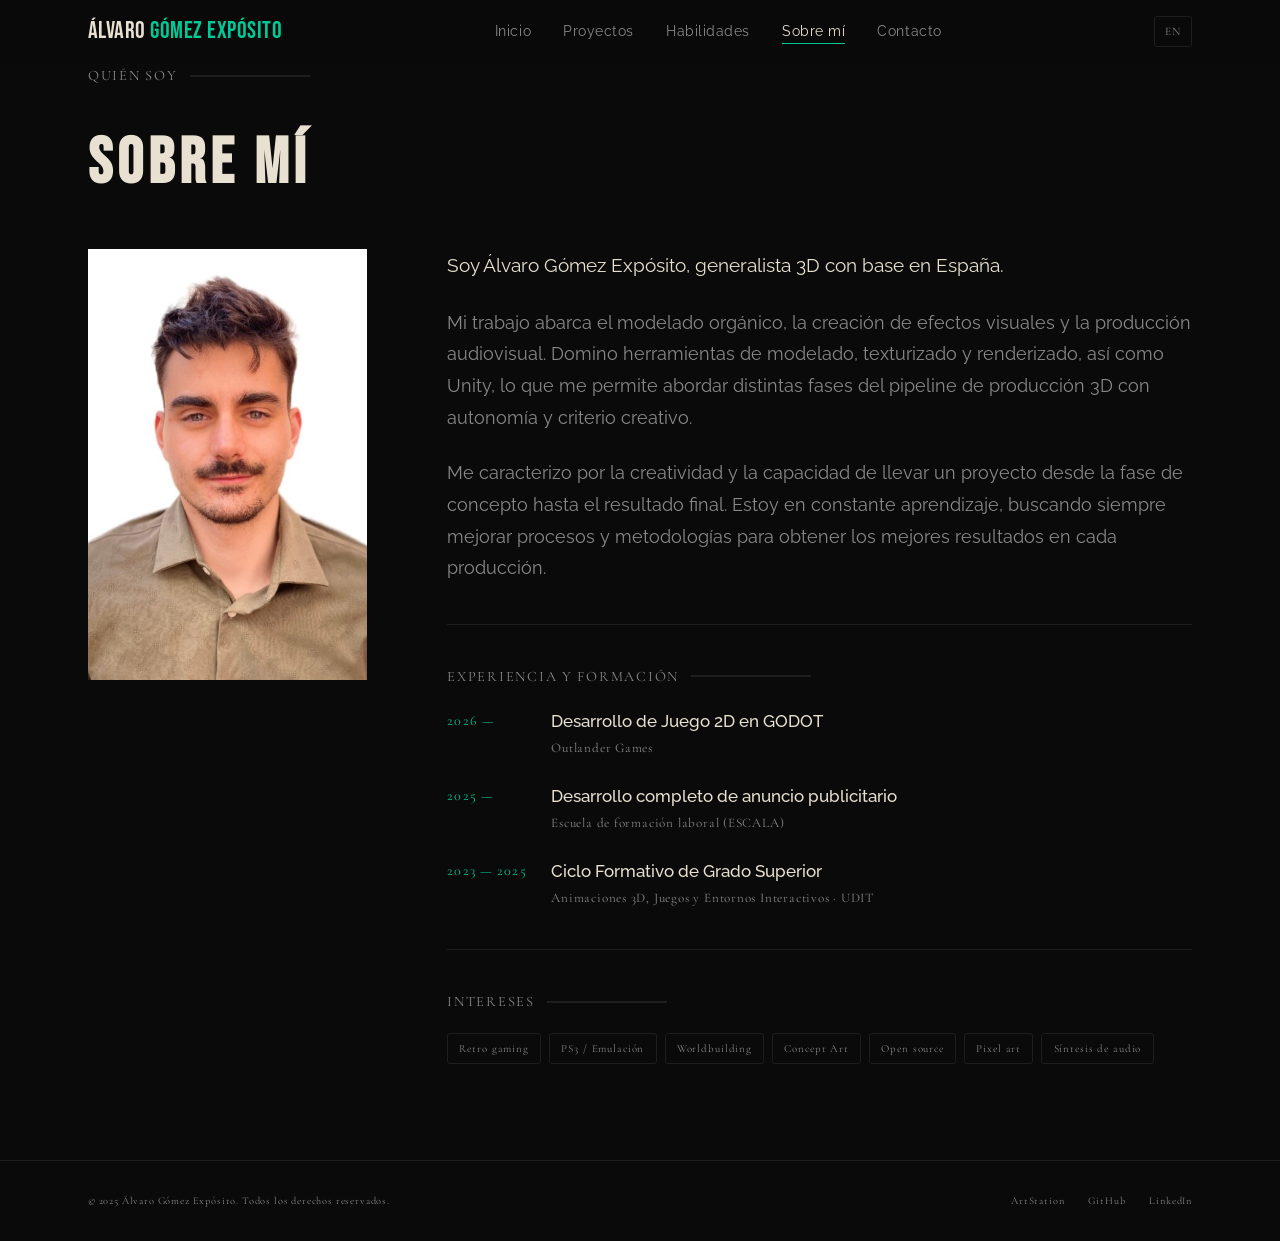
==== about.html @ 98412461 "Initial commit" ====
<!DOCTYPE html>
<html lang="es">
<head>
  <meta charset="UTF-8">
  <meta name="viewport" content="width=device-width, initial-scale=1.0">
  <title>Sobre mí — Álvaro Gómez Expósito</title>
  <meta name="description" content="Álvaro Gómez Expósito, artista 3D generalista y desarrollador de videojuegos indie basado en España.">
  <link rel="preconnect" href="https://fonts.googleapis.com">
  <link rel="preconnect" href="https://fonts.gstatic.com" crossorigin>
  <link href="https://fonts.googleapis.com/css2?family=Bebas+Neue&family=Cormorant+Garamond:ital,wght@0,300;0,400;1,300;1,400&family=Raleway:wght@300;400;500&display=swap" rel="stylesheet">
  <link rel="stylesheet" href="css/style.css">
  <style>
    :root {
      --accent:     #00c896;
      --accent-dim: rgba(0,200,150,0.15);
    }
  </style>
</head>
<body>

  <div id="nav-placeholder"></div>

  <main class="page about-page">
    <div class="container">

      <div class="section-eyebrow">
        <span class="t-label" data-i18n="about.eyebrow">Quién soy</span>
      </div>
      <h1 class="t-h1 fade-up" data-i18n="about.title">Sobre mí</h1>

      <div class="about-grid" style="margin-top:3rem;">

        <!-- Photo column -->
        <div class="about__photo-wrap fade-up">
          <div class="about__photo">
            <img src="assets/img/me/alvaro nuevo.jpg" alt="Álvaro Gómez Expósito" style="width:100%;height:100%;object-fit:cover;position:absolute;inset:0;">
          </div>
          <p class="about__photo-caption">Álvaro Gómez Expósito · España</p>

          <div style="margin-top:1.75rem;">
            <a href="assets/cv-alvaro-garcia.pdf" class="btn btn--outline" download data-i18n="about.cv" style="width:100%;justify-content:center;">
              ↓ Descargar CV
            </a>
          </div>
        </div>

        <!-- Text column -->
        <div class="about__text fade-up delay-1">
          <p data-i18n="about.p1">
            Soy Álvaro Gómez Expósito, generalista 3D con base en España.
          </p>
          <p data-i18n="about.p2">
            Mi trabajo abarca el modelado orgánico, la creación de efectos visuales y la producción audiovisual. Domino herramientas de modelado, texturizado y renderizado, así como Unity, lo que me permite abordar distintas fases del pipeline de producción 3D con autonomía y criterio creativo.
          </p>
          <p data-i18n="about.p3">
            Me caracterizo por la creatividad y la capacidad de llevar un proyecto desde la fase de concepto hasta el resultado final. Estoy en constante aprendizaje, buscando siempre mejorar procesos y metodologías para obtener los mejores resultados en cada producción.
          </p>

          <div class="about__divider"></div>

          <!-- Experience timeline -->
          <div style="margin-bottom:1rem;">
            <div class="section-eyebrow" style="margin-bottom:1.25rem;">
              <span class="t-label" data-i18n="about.exp">Experiencia</span>
            </div>
          </div>

          <div class="timeline">

            <div class="timeline__item">
              <div class="timeline__year">2026 —</div>
              <div>
                <div class="timeline__role" data-i18n="about.exp.r1">Desarrollo de Juego 2D en GODOT</div>
                <div class="timeline__company" data-i18n="about.exp.c1">Outlander Games</div>
              </div>
            </div>

            <div class="timeline__item">
              <div class="timeline__year">2025 —</div>
              <div>
                <div class="timeline__role" data-i18n="about.exp.r2">Desarrollo completo de anuncio publicitario</div>
                <div class="timeline__company" data-i18n="about.exp.c2">Escuela de formación laboral (ESCALA)</div>
              </div>
            </div>

            <div class="timeline__item">
              <div class="timeline__year">2023 — 2025</div>
              <div>
                <div class="timeline__role" data-i18n="about.exp.r3">Ciclo Formativo de Grado Superior</div>
                <div class="timeline__company" data-i18n="about.exp.c3">Animaciones 3D, Juegos y Entornos Interactivos · UDIT</div>
              </div>
            </div>

          </div>

          <div class="about__divider"></div>

          <!-- Interests -->
          <div>
            <div class="section-eyebrow" style="margin-bottom:1.25rem;">
              <span class="t-label" data-i18n="about.interests">Intereses</span>
            </div>
            <div class="software-list">
              <span class="sw-tag">Retro gaming</span>
              <span class="sw-tag" data-i18n="about.tag.emulation">PS3 / Emulación</span>
              <span class="sw-tag">Worldbuilding</span>
              <span class="sw-tag">Concept Art</span>
              <span class="sw-tag">Open source</span>
              <span class="sw-tag">Pixel art</span>
              <span class="sw-tag" data-i18n="about.tag.audio">Síntesis de audio</span>
            </div>
          </div>
        </div>

      </div>

    </div>
  </main>

  <div id="footer-placeholder"></div>

  <script src="js/layout.js"></script>
  <script src="js/main.js"></script>
</body>
</html>
---- css/style.css ----
/* ============================================================
   TOKENS
   ============================================================ */
:root {
  --bg:        #0a0a0a;
  --bg-card:   #141414;
  --bg-line:   #1e1e1e;
  --text:      #e8e0d0;
  --muted:     #888888;
  --accent:    #b8955a;
  --accent-dim: rgba(184,149,90,0.15);

  --font-display: 'Bebas Neue', sans-serif;
  --font-body:    'Raleway', sans-serif;
  --font-mono:    'Cormorant Garamond', serif;

  --nav-h: 64px;
  --max-w: 1200px;
  --radius: 3px;

  --ease: cubic-bezier(0.25, 0.46, 0.45, 0.94);
  --dur: 0.3s;
}

/* ============================================================
   RESET & BASE
   ============================================================ */
*, *::before, *::after { box-sizing: border-box; margin: 0; padding: 0; }

html { scroll-behavior: smooth; font-size: 16px; }

body {
  background: var(--bg);
  color: var(--text);
  font-family: var(--font-body);
  line-height: 1.6;
  -webkit-font-smoothing: antialiased;
}

img, video { max-width: 100%; display: block; }
a { color: inherit; text-decoration: none; }
button { cursor: pointer; border: none; background: none; font: inherit; color: inherit; }
ul { list-style: none; }

/* ============================================================
   SCROLLBAR
   ============================================================ */
::-webkit-scrollbar { width: 6px; }
::-webkit-scrollbar-track { background: var(--bg); }
::-webkit-scrollbar-thumb { background: var(--bg-line); border-radius: 3px; }
::-webkit-scrollbar-thumb:hover { background: var(--muted); }

/* ============================================================
   TYPOGRAPHY SCALE
   ============================================================ */
.t-display {
  font-family: var(--font-display);
  font-size: clamp(3.5rem, 7vw, 6.5rem);
  line-height: 1.08;
  letter-spacing: 0.08em;
}
.t-h1 {
  font-family: var(--font-display);
  font-size: clamp(2.2rem, 5vw, 4rem);
  line-height: 1.15;
  letter-spacing: 0.08em;
}
.t-h2 {
  font-family: var(--font-display);
  font-size: clamp(2rem, 3.5vw, 3rem);
  line-height: 1.2;
  letter-spacing: 0.08em;
}
.t-label {
  font-family: var(--font-mono);
  font-size: 0.9rem;
  letter-spacing: 0.12em;
  text-transform: uppercase;
  color: var(--muted);
}
.t-accent { color: var(--accent); }

/* ============================================================
   LAYOUT UTILS
   ============================================================ */
.container {
  max-width: var(--max-w);
  margin: 0 auto;
  padding: 0 clamp(1.25rem, 4vw, 3rem);
}
.sr-only {
  position: absolute; width: 1px; height: 1px;
  overflow: hidden; clip: rect(0,0,0,0); white-space: nowrap;
}

/* ============================================================
   NAVIGATION
   ============================================================ */
.nav {
  position: fixed;
  top: 0; left: 0; right: 0;
  height: var(--nav-h);
  z-index: 100;
  display: flex;
  align-items: center;
  background: rgba(10,10,10,0.88);
  backdrop-filter: blur(12px);
  border-bottom: 1px solid var(--bg-line);
  transition: border-color var(--dur) var(--ease);
}
.nav__inner {
  display: flex;
  align-items: center;
  justify-content: space-between;
  width: 100%;
  max-width: var(--max-w);
  margin: 0 auto;
  padding: 0 clamp(1.25rem, 4vw, 3rem);
}
.nav__logo {
  font-family: var(--font-display);
  font-size: 1.5rem;
  letter-spacing: 0.02em;
}
.nav__logo span { color: var(--accent); }

.nav__links {
  display: flex;
  gap: 2rem;
  align-items: center;
}
.nav__links a {
  font-size: 0.85rem;
  letter-spacing: 0.04em;
  color: var(--muted);
  transition: color var(--dur) var(--ease);
  position: relative;
}
.nav__links a::after {
  content: '';
  position: absolute;
  bottom: -2px; left: 0; right: 0;
  height: 1px;
  background: var(--accent);
  transform: scaleX(0);
  transform-origin: left;
  transition: transform var(--dur) var(--ease);
}
.nav__links a:hover,
.nav__links a.active { color: var(--text); }
.nav__links a:hover::after,
.nav__links a.active::after { transform: scaleX(1); }

.nav__lang {
  font-family: var(--font-mono);
  font-size: 0.72rem;
  letter-spacing: 0.1em;
  color: var(--muted);
  border: 1px solid var(--bg-line);
  padding: 0.3rem 0.6rem;
  border-radius: var(--radius);
  transition: color var(--dur), border-color var(--dur);
}
.nav__lang:hover { color: var(--text); border-color: var(--accent); }

.nav__controls {
  display: flex;
  align-items: center;
  gap: 1rem;
}

.nav__burger {
  display: none;
  flex-direction: column;
  gap: 5px;
  padding: 4px;
}
.nav__burger span {
  display: block;
  width: 22px;
  height: 1.5px;
  background: var(--text);
  transition: transform var(--dur), opacity var(--dur);
}
.nav__burger.open span:nth-child(1) { transform: translateY(6.5px) rotate(45deg); }
.nav__burger.open span:nth-child(2) { opacity: 0; }
.nav__burger.open span:nth-child(3) { transform: translateY(-6.5px) rotate(-45deg); }

/* Mobile menu */
.nav__mobile {
  display: none;
  position: fixed;
  top: var(--nav-h);
  left: 0; right: 0;
  background: rgba(10,10,10,0.97);
  backdrop-filter: blur(20px);
  border-bottom: 1px solid var(--bg-line);
  padding: 2rem clamp(1.25rem, 4vw, 3rem);
  flex-direction: column;
  gap: 1.5rem;
  z-index: 99;
}
.nav__mobile.open { display: flex; }
.nav__mobile a {
  font-size: 1.1rem;
  color: var(--muted);
  transition: color var(--dur);
}
.nav__mobile a:hover, .nav__mobile a.active { color: var(--text); }

/* ============================================================
   PAGE WRAPPER
   ============================================================ */
.page {
  padding-top: var(--nav-h);
  min-height: 100vh;
}

/* ============================================================
   SECTION LABELS (eyebrow)
   ============================================================ */
.section-eyebrow {
  display: flex;
  align-items: center;
  gap: 0.75rem;
  margin-bottom: 2.5rem;
}
.section-eyebrow::after {
  content: '';
  flex: 1;
  height: 2px;
  background: var(--bg-line);
  max-width: 120px;
}

/* ============================================================
   BUTTONS
   ============================================================ */
.btn {
  display: inline-flex;
  align-items: center;
  gap: 0.5rem;
  font-size: 0.82rem;
  letter-spacing: 0.08em;
  font-family: var(--font-mono);
  padding: 0.7rem 1.4rem;
  border-radius: var(--radius);
  transition: all var(--dur) var(--ease);
}
.btn--primary {
  background: var(--accent);
  color: #0a0a0a;
  font-weight: 600;
}
.btn--primary:hover {
  background: #caa96e;
  transform: translateY(-1px);
}
.btn--outline {
  border: 1px solid var(--bg-line);
  color: var(--muted);
}
.btn--outline:hover {
  border-color: var(--accent);
  color: var(--text);
}

/* ============================================================
   HERO (index)
   ============================================================ */
.hero {
  min-height: calc(100vh - var(--nav-h));
  display: flex;
  align-items: center;
  position: relative;
  overflow: hidden;
}
.hero::before {
  content: '';
  position: absolute;
  top: -20%; right: -10%;
  width: 60vw; height: 60vw;
  background: radial-gradient(ellipse at center, rgba(184,149,90,0.05) 0%, transparent 70%);
  pointer-events: none;
}
.hero__inner {
  display: grid;
  grid-template-columns: 1fr 1fr;
  gap: 4rem;
  align-items: center;
  width: 100%;
  padding: 4rem 0;
}
.hero__tag {
  font-family: var(--font-mono);
  font-size: 0.9rem;
  letter-spacing: 0.15em;
  text-transform: uppercase;
  color: var(--accent);
  margin-bottom: 1.25rem;
  display: flex;
  align-items: center;
  gap: 0.75rem;
}
.hero__tag::before,
.hero__tag::after {
  content: '';
  display: block;
  width: 36px;
  height: 1px;
  background: var(--accent);
}
.hero__title {
  font-family: var(--font-display);
  font-size: clamp(3.5rem, 7vw, 7rem);
  line-height: 1.06;
  letter-spacing: 0.08em;
  margin-bottom: 1.5rem;
}
.hero__title em {
  font-style: normal;
  color: var(--accent);
}
.hero__subtitle {
  color: var(--muted);
  font-size: 1.1rem;
  max-width: 42ch;
  line-height: 1.7;
  margin-bottom: 2.5rem;
}
.hero__cta {
  display: flex;
  gap: 1rem;
  flex-wrap: wrap;
}
.hero__visual {
  position: relative;
}
.hero__img-wrap {
  aspect-ratio: 4/5;
  background: var(--bg-card);
  border: 1px solid var(--bg-line);
  border-radius: var(--radius);
  overflow: hidden;
  position: relative;
}
.hero__img-wrap img {
  width: 100%; height: 100%;
  object-fit: cover;
  transition: transform 0.6s var(--ease);
}
.hero__img-wrap:hover img { transform: scale(1.03); }
.hero__img-caption {
  position: absolute;
  bottom: 0; left: 0; right: 0;
  padding: 1.5rem;
  background: linear-gradient(to top, rgba(10,10,10,0.9), transparent);
  font-family: var(--font-mono);
  font-size: 0.65rem;
  letter-spacing: 0.1em;
  text-transform: uppercase;
  color: var(--muted);
}

/* ── Hero Slideshow ─────────────────────────────────────────── */
.hero__slideshow { display: block; }

.hero__slide {
  position: absolute;
  inset: 0;
  opacity: 0;
  transition: opacity 0.8s var(--ease);
}
.hero__slide--active { opacity: 1; }

.hero__slide > img {
  width: 100%; height: 100%;
  object-fit: cover;
}

.hero__slide-blur {
  position: absolute;
  inset: 0;
  background-size: cover;
  background-position: center;
  filter: blur(18px) brightness(0.35);
  transform: scale(1.08);
}

.hero__slideshow:hover .hero__slide--active > img { transform: scale(1.03); }

.hero__slide-caption {
  position: absolute;
  bottom: 0; left: 0; right: 0;
  padding: 1.25rem 1.5rem 1.5rem;
  background: linear-gradient(to top, rgba(10,10,10,0.92) 0%, transparent 100%);
  display: flex;
  align-items: flex-end;
  justify-content: space-between;
  gap: 1rem;
  z-index: 2;
}
.hero__slide-caption__cat {
  font-family: var(--font-mono);
  font-size: 1rem;
  letter-spacing: 0.12em;
  text-transform: uppercase;
  color: var(--accent);
  margin-bottom: 0.3rem;
}
.hero__slide-caption__name {
  font-family: var(--font-display);
  font-size: 2rem;
  letter-spacing: 0.04em;
  color: var(--text);
}

.hero__slide-dots {
  display: flex;
  gap: 0.4rem;
  align-items: center;
  flex-shrink: 0;
}
.hero__slide-dot {
  width: 6px; height: 6px;
  border-radius: 50%;
  background: rgba(232,224,208,0.25);
  cursor: pointer;
  transition: background var(--dur), transform var(--dur);
  display: block;
}
.hero__slide-dot--active {
  background: var(--accent);
  transform: scale(1.4);
}

.hero__slide-bar {
  position: absolute;
  bottom: 0; left: 0; right: 0;
  height: 2px;
  background: rgba(255,255,255,0.08);
  z-index: 3;
}
.hero__slide-bar__fill {
  height: 100%;
  width: 0%;
  background: var(--accent);
}

/* Stats strip */
.hero__stats {
  display: flex;
  gap: 2.5rem;
  margin-top: 3rem;
  padding-top: 2rem;
  border-top: 1px solid var(--bg-line);
}
.hero__stat-num {
  font-family: var(--font-display);
  font-size: 2rem;
  color: var(--text);
  line-height: 1;
}
.hero__stat-label {
  font-family: var(--font-mono);
  font-size: 0.65rem;
  letter-spacing: 0.1em;
  text-transform: uppercase;
  color: var(--muted);
  margin-top: 0.25rem;
}

/* ============================================================
   RECENT WORK STRIP (on index)
   ============================================================ */
.recent {
  padding: 5rem 0;
  border-top: 1px solid var(--bg-line);
}
.recent__grid {
  display: grid;
  grid-template-columns: repeat(3, 1fr);
  gap: 1px;
  background: var(--bg-line);
  border: 1px solid var(--bg-line);
  border-radius: var(--radius);
  overflow: hidden;
  margin-top: 2rem;
}
.recent__item {
  background: var(--bg);
  aspect-ratio: 16/9;
  overflow: hidden;
  position: relative;
}
.recent__item img {
  width: 100%; height: 100%;
  object-fit: cover;
  transition: transform 0.5s var(--ease);
}
.recent__item:hover img { transform: scale(1.06); }
.recent__item__overlay {
  position: absolute;
  inset: 0;
  background: linear-gradient(to top, rgba(10,10,10,0.85) 0%, transparent 50%);
  opacity: 0;
  transition: opacity var(--dur) var(--ease);
  display: flex;
  align-items: flex-end;
  padding: 1rem;
}
.recent__item:hover .recent__item__overlay { opacity: 1; }
.recent__item__name {
  font-family: var(--font-display);
  font-size: 1rem;
}
.recent__item__cat {
  font-family: var(--font-mono);
  font-size: 0.62rem;
  letter-spacing: 0.1em;
  color: var(--accent);
  text-transform: uppercase;
  margin-bottom: 0.2rem;
}

/* ============================================================
   PROJECTS PAGE — cinematic list
   ============================================================ */
.projects-page { padding: 4rem 0 6rem; }
.projects-page__header { margin-bottom: 4rem; }

.filter-bar {
  display: flex;
  gap: 0.75rem;
  flex-wrap: wrap;
  margin-top: 1.5rem;
}
.filter-btn {
  font-family: 'Cormorant Garamond', serif;
  font-weight: 500;
  font-size: 1rem;
  letter-spacing: 0.1em;
  text-transform: uppercase;
  padding: 0.55rem 1.2rem;
  border: 1px solid var(--bg-line);
  border-radius: var(--radius);
  color: var(--muted);
  transition: all var(--dur) var(--ease);
}
.filter-btn:hover { color: var(--text); border-color: var(--muted); }
.filter-btn.active { color: var(--accent); border-color: var(--accent); background: var(--accent-dim); }

/* Cinematic project item */
.project-list { display: flex; flex-direction: column; gap: 2px; }

.project-item {
  position: relative;
  aspect-ratio: 21/9;
  overflow: hidden;
  background: var(--bg-card);
  border-radius: var(--radius);
  cursor: pointer;
}
@media (max-width: 768px) {
  .project-item { aspect-ratio: 16/9; }
}

.project-item__media {
  position: absolute;
  inset: 0;
  width: 100%; height: 100%;
  object-fit: cover;
  transition: transform 0.7s var(--ease), filter 0.5s var(--ease);
  filter: brightness(0.80);
}
.project-item:hover .project-item__media {
  transform: scale(1.04);
  filter: brightness(0.60);
}

.project-item__content {
  position: absolute;
  bottom: 0; left: 0; right: 0;
  padding: clamp(1.5rem, 3vw, 2.5rem);
  display: flex;
  align-items: flex-end;
  justify-content: space-between;
  gap: 1rem;
}
.project-item__left { max-width: 65%; }
.project-item__cat {
  font-family: var(--font-mono);
  font-size: 0.65rem;
  letter-spacing: 0.14em;
  text-transform: uppercase;
  color: var(--accent);
  margin-bottom: 0.5rem;
}
.project-item__title {
  font-family: var(--font-display);
  font-size: clamp(1.8rem, 4vw, 3rem);
  line-height: 1.1;
  position: relative;
  padding-left: 1rem;
  transition: padding-left var(--dur) var(--ease);
}
.project-item__title::before {
  content: '';
  position: absolute;
  left: 0; top: 0; bottom: 0;
  width: 2px;
  background: var(--accent);
  transform: scaleY(0);
  transform-origin: bottom;
  transition: transform 0.35s var(--ease);
}
.project-item:hover .project-item__title::before { transform: scaleY(1); }
.project-item__desc {
  font-size: 0.95rem;
  color: var(--muted);
  margin-top: 0.5rem;
  max-width: 55ch;
  opacity: 0;
  transform: translateY(8px);
  transition: opacity 0.35s var(--ease), transform 0.35s var(--ease);
}
.project-item:hover .project-item__desc {
  opacity: 1;
  transform: translateY(0);
}
.project-item__arrow {
  width: 44px; height: 44px;
  border: 1px solid rgba(255,255,255,0.2);
  border-radius: 50%;
  display: flex;
  align-items: center;
  justify-content: center;
  color: var(--text);
  font-size: 1.1rem;
  transition: all var(--dur) var(--ease);
  opacity: 0;
  transform: translateY(8px);
  flex-shrink: 0;
}
.project-item:hover .project-item__arrow {
  opacity: 1;
  transform: translateY(0);
  border-color: var(--accent);
  color: var(--accent);
}

/* ============================================================
   PROJECT MODAL (lightbox)
   ============================================================ */
.modal-overlay {
  position: fixed;
  inset: 0;
  background: rgba(5,5,5,0.95);
  z-index: 200;
  display: flex;
  align-items: center;
  justify-content: center;
  padding: 1.5rem;
  opacity: 0;
  pointer-events: none;
  transition: opacity 0.3s var(--ease);
  backdrop-filter: blur(8px);
}
.modal-overlay.open {
  opacity: 1;
  pointer-events: all;
}
.modal {
  background: var(--bg-card);
  border: 1px solid var(--bg-line);
  border-radius: var(--radius);
  max-width: 900px;
  width: 100%;
  max-height: 90vh;
  overflow-y: auto;
  transform: translateY(20px);
  transition: transform 0.3s var(--ease);
}
.modal-overlay.open .modal { transform: translateY(0); }
.modal__media {
  aspect-ratio: 16/9;
  background: var(--bg);
  overflow: hidden;
}
.modal__media img,
.modal__media video {
  width: 100%; height: 100%;
  object-fit: cover;
}
.modal__body { padding: 2rem; }
.modal__cat {
  font-family: var(--font-mono);
  font-size: 0.65rem;
  letter-spacing: 0.14em;
  text-transform: uppercase;
  color: var(--accent);
  margin-bottom: 0.5rem;
}
.modal__title {
  font-family: var(--font-display);
  font-size: 2.2rem;
  margin-bottom: 1rem;
}
.modal__desc { color: var(--muted); line-height: 1.75; margin-bottom: 1.5rem; font-size: 1rem; }
.modal__body-header {
  display: flex;
  align-items: center;
  justify-content: space-between;
  margin-bottom: 0.5rem;
}
.modal__lang {
  font-family: var(--font-mono);
  font-size: 0.72rem;
  letter-spacing: 0.1em;
  color: var(--muted);
  border: 1px solid var(--bg-line);
  padding: 0.3rem 0.65rem;
  border-radius: var(--radius);
  transition: color var(--dur), border-color var(--dur);
  flex-shrink: 0;
}
.modal__lang:hover { color: var(--text); border-color: var(--accent); }
.modal__tags { display: flex; gap: 0.5rem; flex-wrap: wrap; }
.modal__tag {
  font-family: var(--font-mono);
  font-size: 0.82rem;
  letter-spacing: 0.06em;
  padding: 0.35rem 0.75rem;
  border: 1px solid var(--bg-line);
  border-radius: var(--radius);
  color: var(--muted);
}
/* Fullscreen image viewer */
.img-fullscreen {
  position: fixed;
  inset: 0;
  background: rgba(0,0,0,0.96);
  z-index: 300;
  display: flex;
  align-items: center;
  justify-content: center;
  cursor: zoom-out;
  opacity: 0;
  pointer-events: none;
  transition: opacity 0.2s var(--ease);
}
.img-fullscreen.open {
  opacity: 1;
  pointer-events: all;
}
#fsMedia img {
  max-width: 95vw;
  max-height: 95vh;
  object-fit: contain;
  display: block;
  border-radius: var(--radius);
  cursor: zoom-out;
}
#fsMedia video {
  max-width: 95vw;
  max-height: 95vh;
  display: block;
  border-radius: var(--radius);
}
.modal__media img { cursor: zoom-in; }
.fs-prev,
.fs-next {
  position: absolute;
  top: 50%;
  transform: translateY(-50%);
  width: 52px; height: 52px;
  background: rgba(10,10,10,0.55);
  border: 1px solid rgba(255,255,255,0.15);
  border-radius: 50%;
  color: var(--text);
  font-size: 2.4rem;
  line-height: 1;
  display: flex;
  align-items: center;
  justify-content: center;
  cursor: pointer;
  z-index: 10;
  transition: all var(--dur) var(--ease);
}
.fs-prev { left: 1.5rem; }
.fs-next { right: 1.5rem; }
.fs-prev:hover,
.fs-next:hover {
  border-color: var(--accent);
  color: var(--accent);
  background: rgba(10,10,10,0.85);
}
.fs-counter {
  position: absolute;
  bottom: 1.5rem;
  right: 1.5rem;
  font-family: var(--font-mono);
  font-size: 0.72rem;
  letter-spacing: 0.1em;
  color: rgba(232,224,208,0.75);
  background: rgba(10,10,10,0.55);
  padding: 0.3rem 0.65rem;
  border-radius: var(--radius);
  pointer-events: none;
}

/* Gallery navigation inside modal */
.modal__media { position: relative; }
.gallery__prev,
.gallery__next {
  position: absolute;
  top: 50%;
  transform: translateY(-50%);
  width: 40px; height: 40px;
  background: rgba(10,10,10,0.65);
  border: 1px solid rgba(255,255,255,0.15);
  border-radius: 50%;
  color: var(--text);
  font-size: 1.8rem;
  line-height: 1;
  display: flex;
  align-items: center;
  justify-content: center;
  cursor: pointer;
  z-index: 10;
  transition: all var(--dur) var(--ease);
}
.gallery__prev { left: 0.75rem; }
.gallery__next { right: 0.75rem; }
.gallery__prev:hover,
.gallery__next:hover {
  border-color: var(--accent);
  color: var(--accent);
  background: rgba(10,10,10,0.9);
}
.gallery__counter {
  position: absolute;
  bottom: 0.6rem;
  right: 0.75rem;
  font-family: var(--font-mono);
  font-size: 0.6rem;
  letter-spacing: 0.1em;
  color: rgba(232,224,208,0.85);
  background: rgba(10,10,10,0.65);
  padding: 0.2rem 0.55rem;
  border-radius: var(--radius);
  pointer-events: none;
}
.gallery__download {
  position: absolute;
  bottom: 0.75rem;
  left: 50%;
  transform: translateX(-50%);
  display: flex;
  align-items: center;
  gap: 0.45rem;
  font-family: var(--font-mono);
  font-size: 0.62rem;
  letter-spacing: 0.1em;
  text-transform: uppercase;
  color: var(--text);
  background: rgba(10,10,10,0.72);
  border: 1px solid rgba(255,255,255,0.18);
  border-radius: var(--radius);
  padding: 0.35rem 0.9rem;
  z-index: 10;
  text-decoration: none;
  white-space: nowrap;
  backdrop-filter: blur(4px);
  transition: color var(--dur) var(--ease), border-color var(--dur) var(--ease), background var(--dur) var(--ease);
}
.gallery__download:hover {
  border-color: var(--accent);
  color: var(--accent);
  background: rgba(10,10,10,0.92);
}

.modal__close {
  position: absolute;
  top: 1.5rem; right: 1.5rem;
  width: 36px; height: 36px;
  display: flex; align-items: center; justify-content: center;
  border: 1px solid #3a4a5a;
  border-radius: 50%;
  color: #b0c4d8;
  font-size: 1rem;
  transition: all var(--dur);
  z-index: 10;
}
.modal__close:hover { border-color: var(--accent); color: var(--accent); }
.modal-overlay { position: fixed; }

/* ============================================================
   SKILLS PAGE
   ============================================================ */
.skills-page { padding: 4rem 0 6rem; }
.skills-page__header { margin-bottom: 4rem; }

.skills-grid {
  display: grid;
  grid-template-columns: repeat(auto-fill, minmax(280px, 1fr));
  gap: 1.5rem;
  margin-top: 2rem;
}
.skill-card {
  background: var(--bg-card);
  border: 1px solid var(--bg-line);
  border-radius: var(--radius);
  padding: 1.75rem;
  transition: border-color var(--dur) var(--ease);
}
.skill-card:hover { border-color: var(--accent); }
.skill-card__icon {
  font-size: 1.5rem;
  margin-bottom: 1rem;
  line-height: 1;
}
.skill-card__icon img {
  width: 2.5rem;
  height: 2.5rem;
  object-fit: contain;
}
.skill-card__icon img.logo-white {
  filter: brightness(0) invert(1);
}
.skill-card__icon img.logo-lg {
  width: 3.5rem;
  height: 3.5rem;
}
.skill-card__name {
  font-family: var(--font-display);
  font-size: 1.35rem;
  margin-bottom: 0.35rem;
}
.skill-card__cat {
  font-family: var(--font-mono);
  font-size: 0.76rem;
  letter-spacing: 0.1em;
  text-transform: uppercase;
  color: var(--accent);
  margin-bottom: 1rem;
}
.skill-bar {
  height: 2px;
  background: var(--bg-line);
  border-radius: 1px;
  margin-bottom: 0.4rem;
  overflow: hidden;
}
.skill-bar__fill {
  height: 100%;
  background: var(--accent);
  border-radius: 1px;
  transform: scaleX(0);
  transform-origin: left;
  transition: transform 0.8s var(--ease);
}
.skill-card:hover .skill-bar__fill,
.skill-bar__fill.animated { transform: scaleX(1); }
.skill-level {
  font-family: var(--font-mono);
  font-size: 0.74rem;
  color: var(--muted);
  letter-spacing: 0.08em;
}

/* === Skills category blocks === */
.skills-cat-grid {
  display: grid;
  grid-template-columns: repeat(auto-fill, minmax(300px, 1fr));
  gap: 1.5rem;
  margin-bottom: 3.5rem;
}
.skill-cat-block {
  background: var(--bg-card);
  border: 1px solid var(--bg-line);
  border-radius: var(--radius);
  padding: 1.75rem;
  transition: border-color var(--dur) var(--ease);
}
.skill-cat-block:hover { border-color: var(--accent); }
.skill-cat-block__title {
  font-family: var(--font-display);
  font-size: 1.2rem;
  letter-spacing: .06em;
  color: var(--text);
  padding-bottom: .75rem;
  margin-bottom: 1.25rem;
  border-bottom: 1px solid var(--bg-line);
}
.skill-cat-row {
  display: flex;
  align-items: flex-start;
  gap: 1rem;
  padding: .5rem 0;
}
.skill-cat-row + .skill-cat-row { border-top: 1px solid var(--bg-line); }
.skill-cat-row__label {
  font-family: var(--font-mono);
  font-size: 0.57rem;
  letter-spacing: .1em;
  text-transform: uppercase;
  min-width: 5.5rem;
  padding-top: .2rem;
  flex-shrink: 0;
}
.skill-cat-row__label--adv   { color: var(--accent); }
.skill-cat-row__label--inter { color: var(--text); }
.skill-cat-row__label--basic { color: var(--muted); }
.skill-cat-row__tools { display: flex; flex-wrap: wrap; gap: .35rem; }
.skill-tag {
  font-family: var(--font-mono);
  font-size: 0.62rem;
  letter-spacing: .02em;
  padding: .2rem .55rem;
  border: 1px solid var(--bg-line);
  border-radius: 2px;
  color: var(--text);
}

.software-list {
  display: flex;
  flex-wrap: wrap;
  gap: 0.5rem;
  margin-top: 1.25rem;
}
.sw-tag {
  font-family: var(--font-mono);
  font-size: 0.68rem;
  letter-spacing: 0.08em;
  padding: 0.35rem 0.7rem;
  border: 1px solid var(--bg-line);
  border-radius: var(--radius);
  color: var(--muted);
  transition: all var(--dur);
}
.sw-tag:hover { border-color: var(--accent); color: var(--text); }

/* ============================================================
   ABOUT PAGE
   ============================================================ */
.about-page { padding: 4rem 0 6rem; }
.about-grid {
  display: grid;
  grid-template-columns: 0.6fr 1.6fr;
  gap: 5rem;
  align-items: start;
  margin-top: 3rem;
}
.about__photo-wrap {
  position: sticky;
  top: calc(var(--nav-h) + 2rem);
}
.about__photo {
  aspect-ratio: 3/3.5;
  background: var(--bg-card);
  border: 1px solid var(--bg-line);
  border-radius: var(--radius);
  overflow: hidden;
}
.about__photo img { width: 100%; height: 100%; object-fit: cover; }
.about__photo-caption {
  font-family: var(--font-mono);
  font-size: 0.62rem;
  letter-spacing: 0.1em;
  text-transform: uppercase;
  color: var(--muted);
  margin-top: 1rem;
}
.about__text p { color: var(--muted); line-height: 1.8; margin-bottom: 1.5rem; font-size: 1.1rem; }
.about__text p:first-of-type { font-size: 1.18rem; color: var(--text); }
.about__divider { height: 1px; background: var(--bg-line); margin: 2.5rem 0; }

.timeline { display: flex; flex-direction: column; gap: 1.5rem; }
.timeline__item { display: grid; grid-template-columns: 80px 1fr; gap: 1.5rem; }
.timeline__year {
  font-family: var(--font-mono);
  font-size: 0.88rem;
  letter-spacing: 0.08em;
  color: var(--accent);
  padding-top: 0.15rem;
}
.timeline__role { font-size: 1.05rem; font-weight: 500; margin-bottom: 0.2rem; }
.timeline__company { font-family: var(--font-mono); font-size: 0.82rem; color: var(--muted); letter-spacing: 0.06em; }

/* ============================================================
   CONTACT PAGE
   ============================================================ */
.contact-page { padding: 4rem 0 6rem; }
.contact-grid {
  display: grid;
  grid-template-columns: 1fr 1fr;
  gap: 5rem;
  align-items: start;
  margin-top: 3rem;
}
.contact__info p { color: var(--muted); font-size: 1rem; line-height: 1.8; margin-bottom: 2rem; }
.contact__links { display: flex; flex-direction: column; gap: 1rem; }
.contact__link {
  display: flex;
  align-items: center;
  gap: 1rem;
  padding: 1rem 1.25rem;
  border: 1px solid var(--bg-line);
  border-radius: var(--radius);
  font-size: 0.88rem;
  color: var(--muted);
  transition: all var(--dur) var(--ease);
}
.contact__link:hover {
  border-color: var(--accent);
  color: var(--text);
  transform: translateX(4px);
}
.contact__link__icon { color: var(--accent); font-size: 1rem; flex-shrink: 0; width: 1.25rem; height: 1.25rem; display: flex; align-items: center; justify-content: center; }
.contact__link__icon img { width: 1.25rem; height: 1.25rem; object-fit: contain; }
.contact__link__label { font-family: var(--font-mono); font-size: 0.65rem; letter-spacing: 0.1em; text-transform: uppercase; margin-bottom: 0.1rem; color: var(--muted); }
.contact__link__val { font-size: 0.85rem; color: var(--text); }

.contact__form { display: flex; flex-direction: column; gap: 1.25rem; }
.form-group { display: flex; flex-direction: column; gap: 0.4rem; }
.form-group label {
  font-family: var(--font-mono);
  font-size: 0.65rem;
  letter-spacing: 0.1em;
  text-transform: uppercase;
  color: var(--muted);
}
.form-group input,
.form-group textarea {
  background: var(--bg-card);
  border: 1px solid var(--bg-line);
  border-radius: var(--radius);
  padding: 0.75rem 1rem;
  color: var(--text);
  font-family: var(--font-body);
  font-size: 0.9rem;
  outline: none;
  transition: border-color var(--dur);
  resize: none;
}
.form-group input:focus,
.form-group textarea:focus { border-color: var(--accent); }
.form-group textarea { min-height: 140px; }
.form-success {
  display: none;
  font-family: var(--font-mono);
  font-size: 0.75rem;
  letter-spacing: 0.08em;
  color: var(--accent);
  padding: 0.75rem 1rem;
  border: 1px solid var(--accent-dim);
  border-radius: var(--radius);
  background: var(--accent-dim);
}

/* ============================================================
   FOOTER
   ============================================================ */
.footer {
  border-top: 1px solid var(--bg-line);
  padding: 2rem 0;
}
.footer__inner {
  display: flex;
  align-items: center;
  justify-content: space-between;
  gap: 1rem;
}
.footer__copy {
  font-family: var(--font-mono);
  font-size: 0.65rem;
  letter-spacing: 0.08em;
  color: var(--muted);
}
.footer__links { display: flex; gap: 1.5rem; }
.footer__links a {
  font-family: var(--font-mono);
  font-size: 0.65rem;
  letter-spacing: 0.08em;
  color: var(--muted);
  transition: color var(--dur);
}
.footer__links a:hover { color: var(--accent); }

/* ============================================================
   PLACEHOLDER IMAGES (gradient fills)
   ============================================================ */
.placeholder {
  background: linear-gradient(135deg, var(--bg-card) 0%, #1a1612 100%);
  display: flex;
  align-items: center;
  justify-content: center;
  color: var(--bg-line);
  font-family: var(--font-mono);
  font-size: 0.7rem;
  letter-spacing: 0.1em;
  text-transform: uppercase;
  flex-direction: column;
  gap: 0.5rem;
  user-select: none;
}
.placeholder svg { opacity: 0.25; }
.placeholder--1 { background: linear-gradient(135deg, #111009 0%, #1c180e 50%, #0d0c0a 100%); }
.placeholder--2 { background: linear-gradient(135deg, #080e12 0%, #0f1820 50%, #060b0f 100%); }
.placeholder--3 { background: linear-gradient(135deg, #0e0a14 0%, #180e22 50%, #0a0810 100%); }
.placeholder--4 { background: linear-gradient(135deg, #0a1208 0%, #141e0e 50%, #080e06 100%); }

/* ============================================================
   ANIMATIONS
   ============================================================ */
@keyframes fadeUp {
  from { opacity: 0; transform: translateY(24px); }
  to   { opacity: 1; transform: translateY(0); }
}
.fade-up { animation: fadeUp 0.6s var(--ease) both; }
.delay-1 { animation-delay: 0.1s; }
.delay-2 { animation-delay: 0.2s; }
.delay-3 { animation-delay: 0.3s; }
.delay-4 { animation-delay: 0.4s; }

@media (prefers-reduced-motion: reduce) {
  *, *::before, *::after { transition-duration: 0ms !important; animation: none !important; }
}

/* ============================================================
   RESPONSIVE
   ============================================================ */
@media (max-width: 900px) {
  .hero__inner { grid-template-columns: 1fr; }
  .hero__visual { display: none; }
  .about-grid { grid-template-columns: 1fr; gap: 2.5rem; }
  .about__photo-wrap { position: static; }
  .contact-grid { grid-template-columns: 1fr; gap: 2.5rem; }
  .recent__grid { grid-template-columns: 1fr 1fr; }
}
@media (max-width: 640px) {
  .nav__links { display: none; }
  .nav__burger { display: flex; }
  .nav__lang { display: none; }
  .hero__stats { flex-wrap: wrap; gap: 1.5rem; }
  .recent__grid { grid-template-columns: 1fr; }
  .footer__inner { flex-direction: column; text-align: center; }
  .skills-grid { grid-template-columns: 1fr; }
}
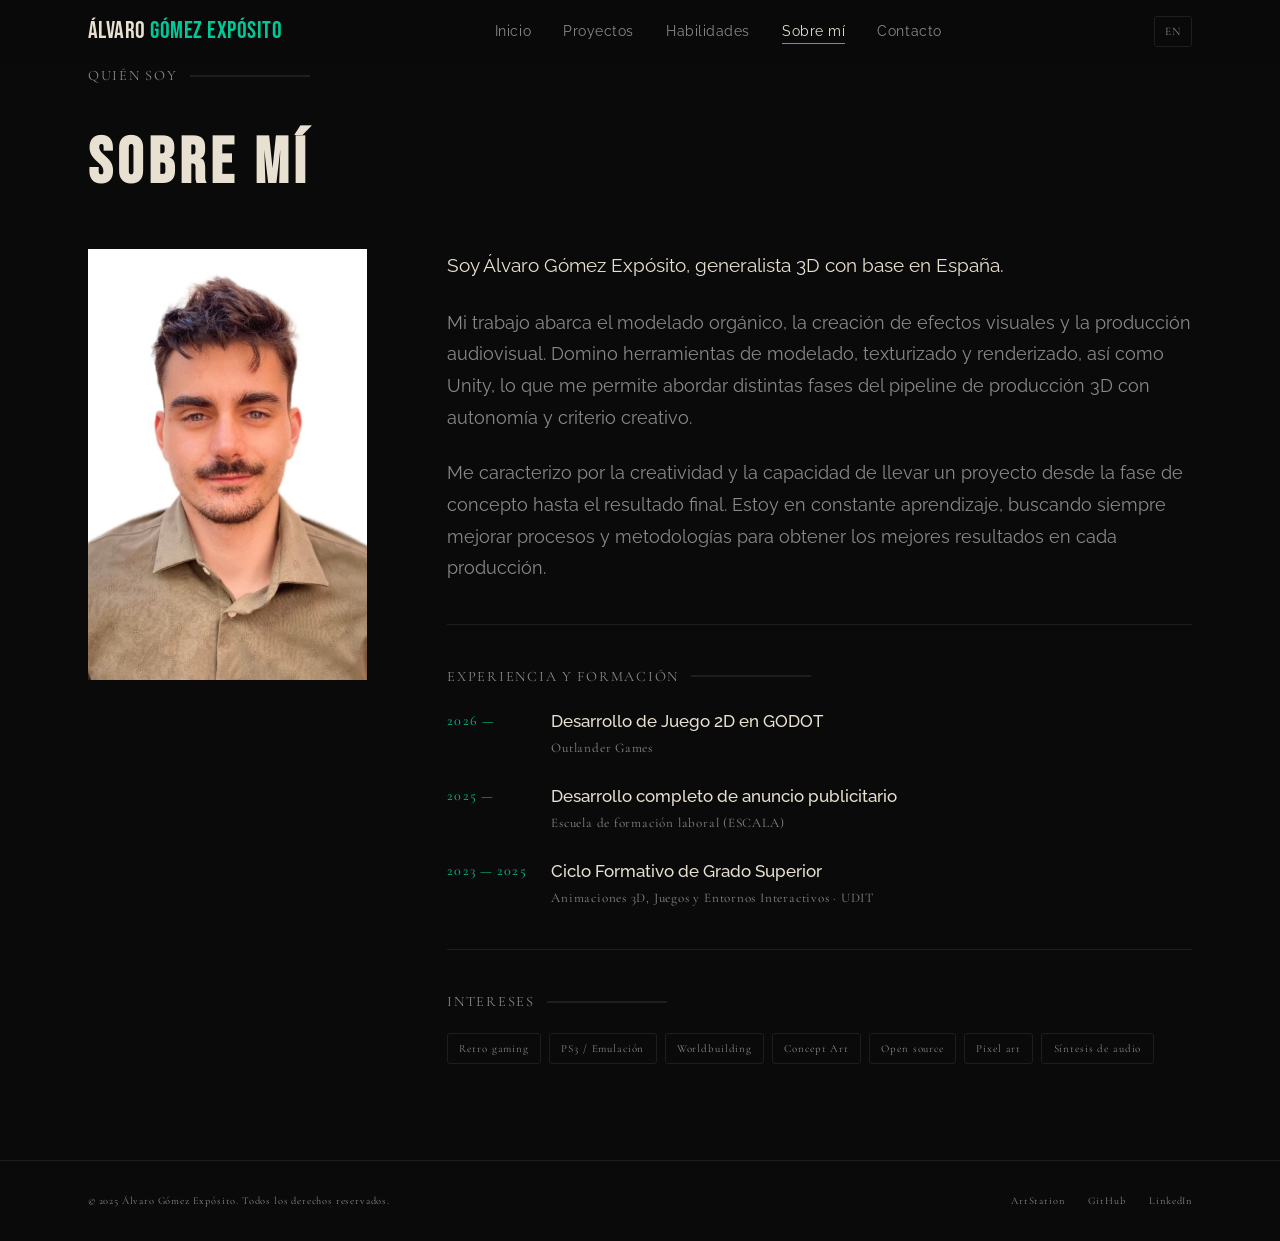
==== commit 468c94dd: "Analisis Implementacion de Udemi" ====
--- a/about.html
+++ b/about.html
@@ -15,6 +15,7 @@
       --accent-dim: rgba(0,200,150,0.15);
     }
   </style>
+  <script defer src="https://cloud.umami.is/script.js" data-website-id="84b20424-426c-4b66-8ffb-ea98c5c36936"></script>
 </head>
 <body>
 
